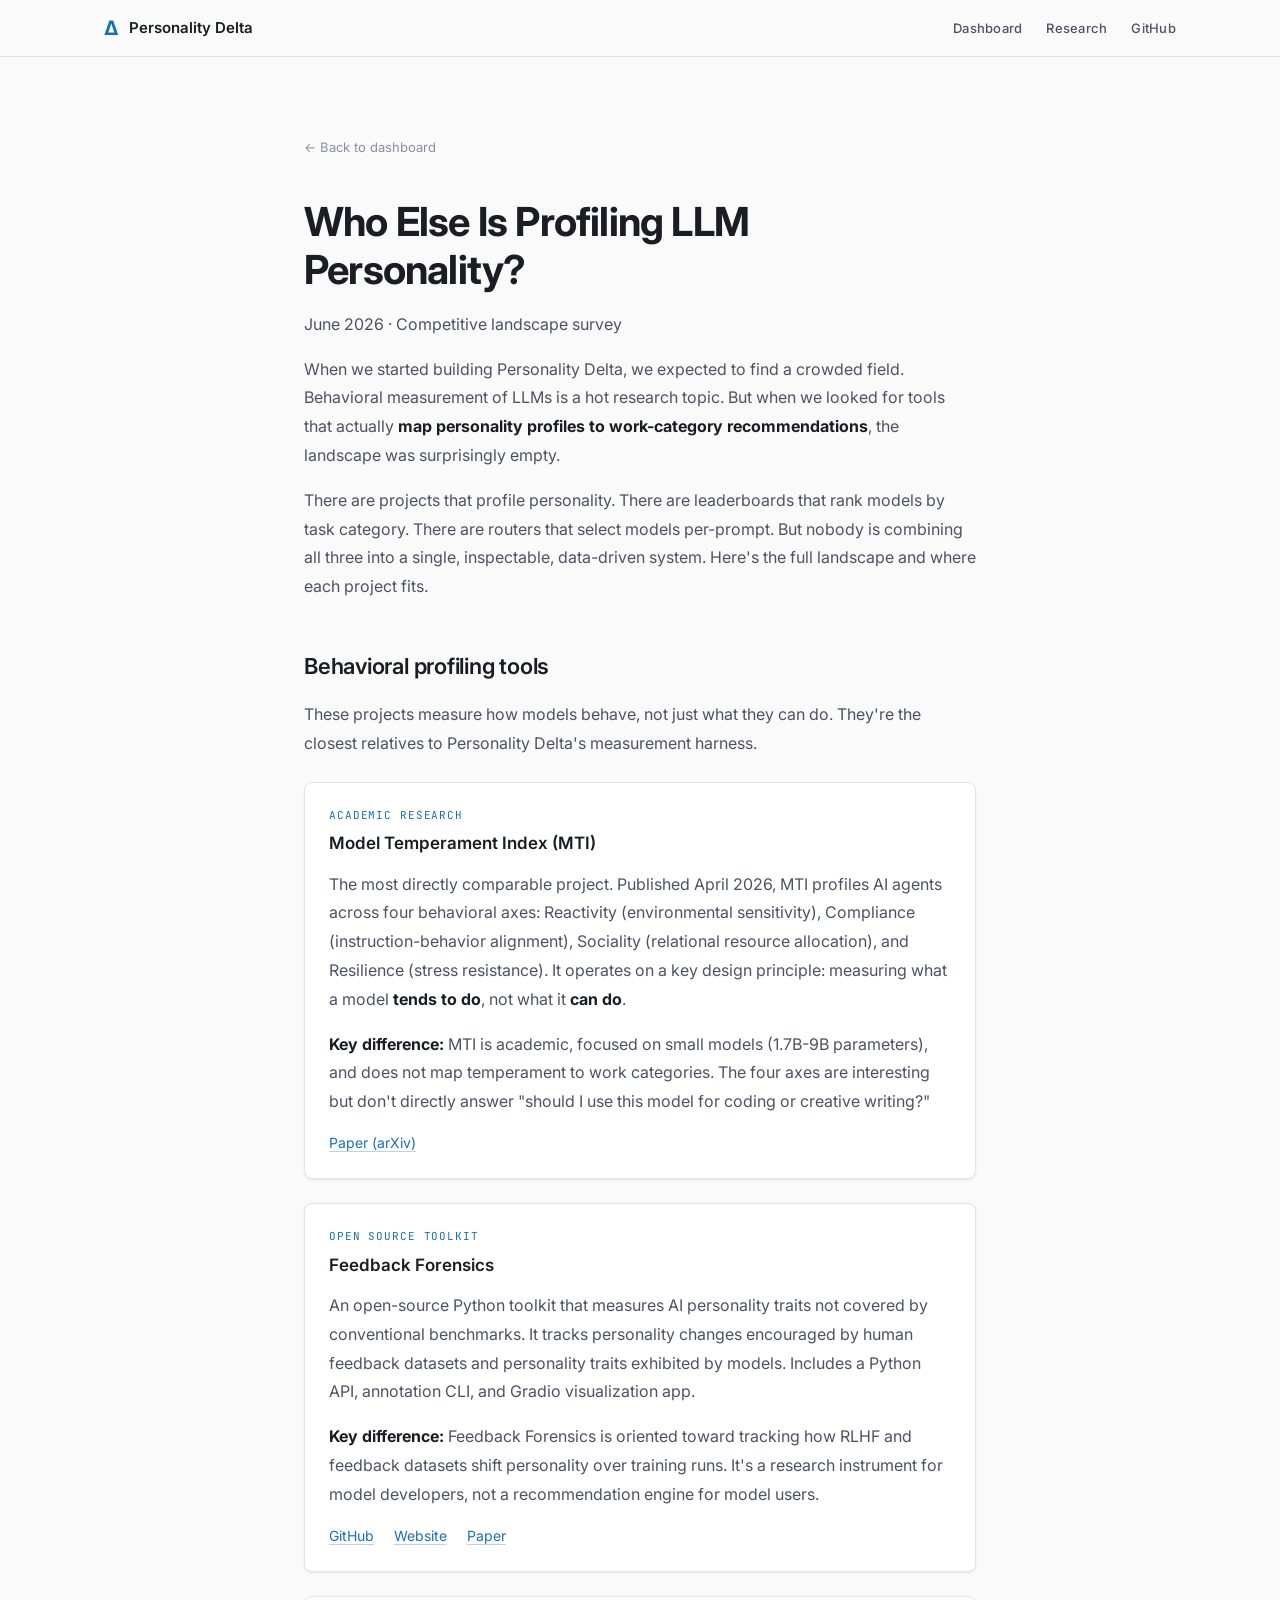
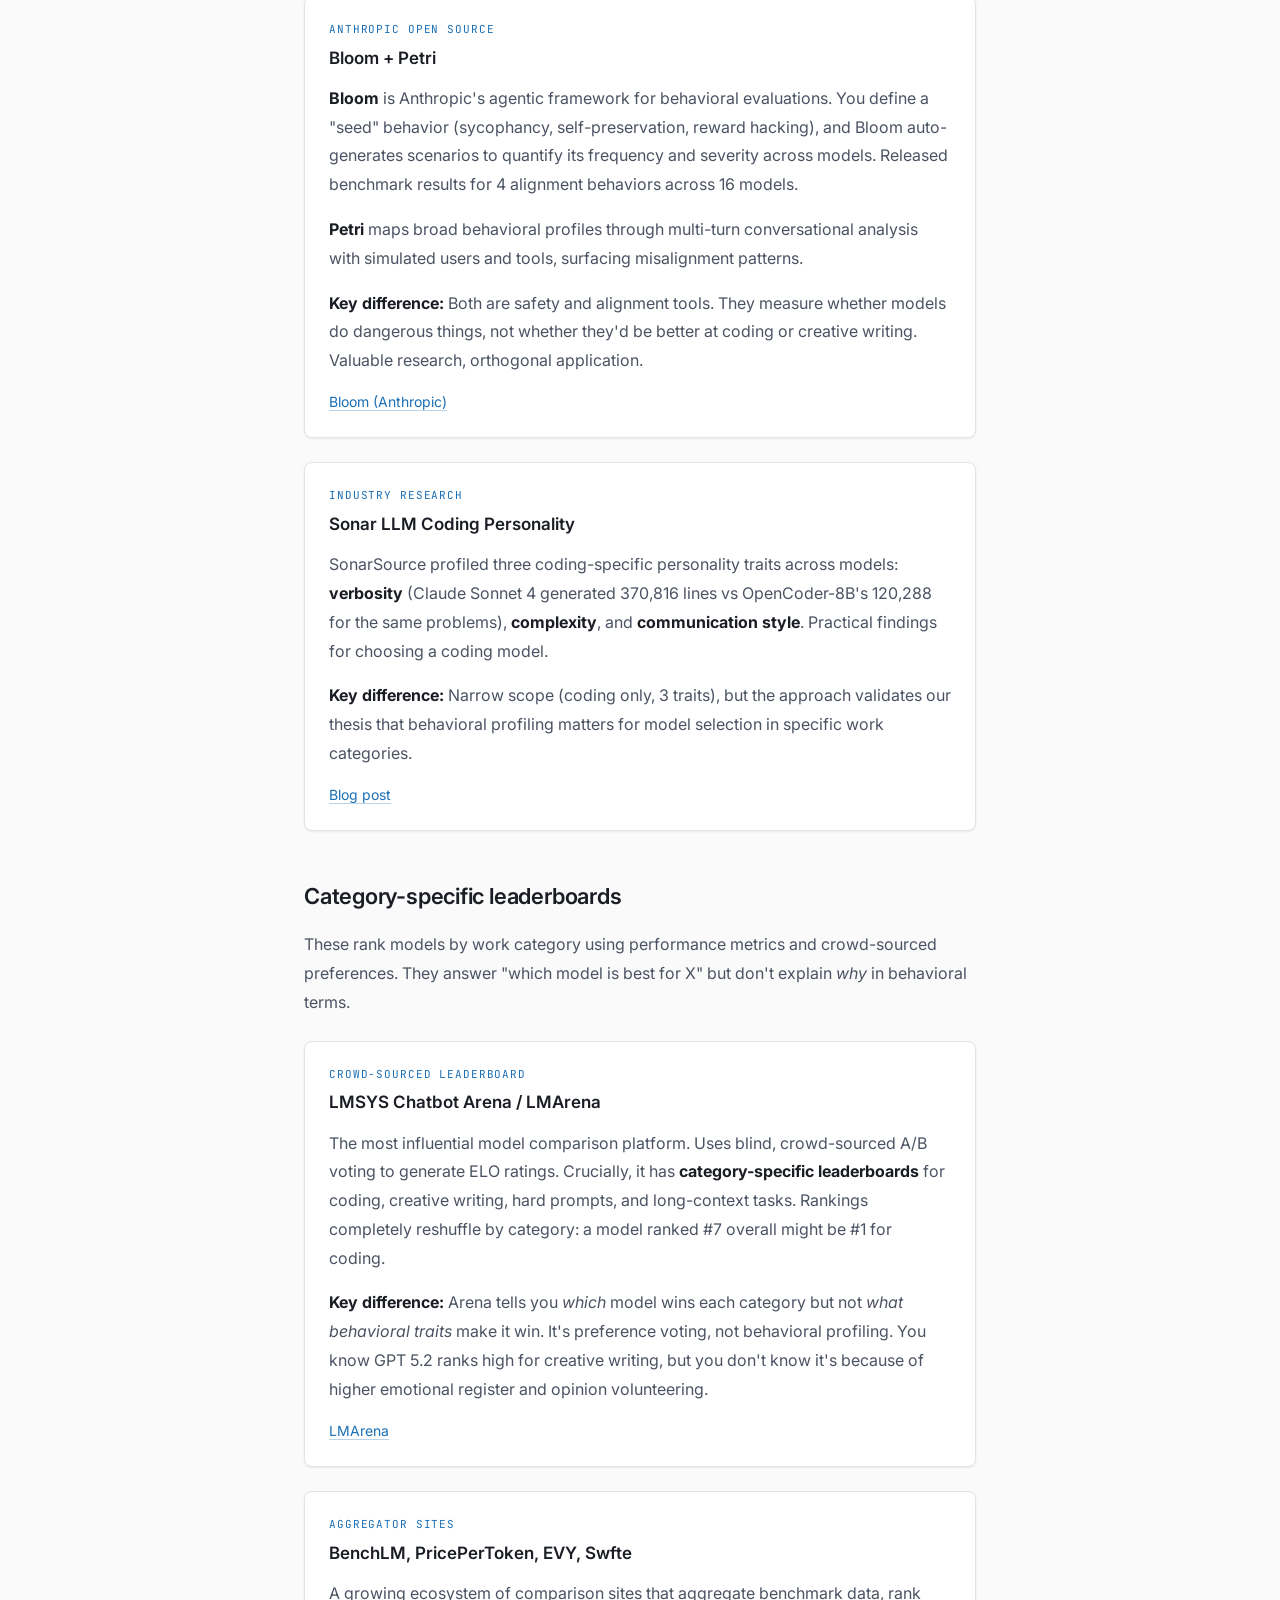
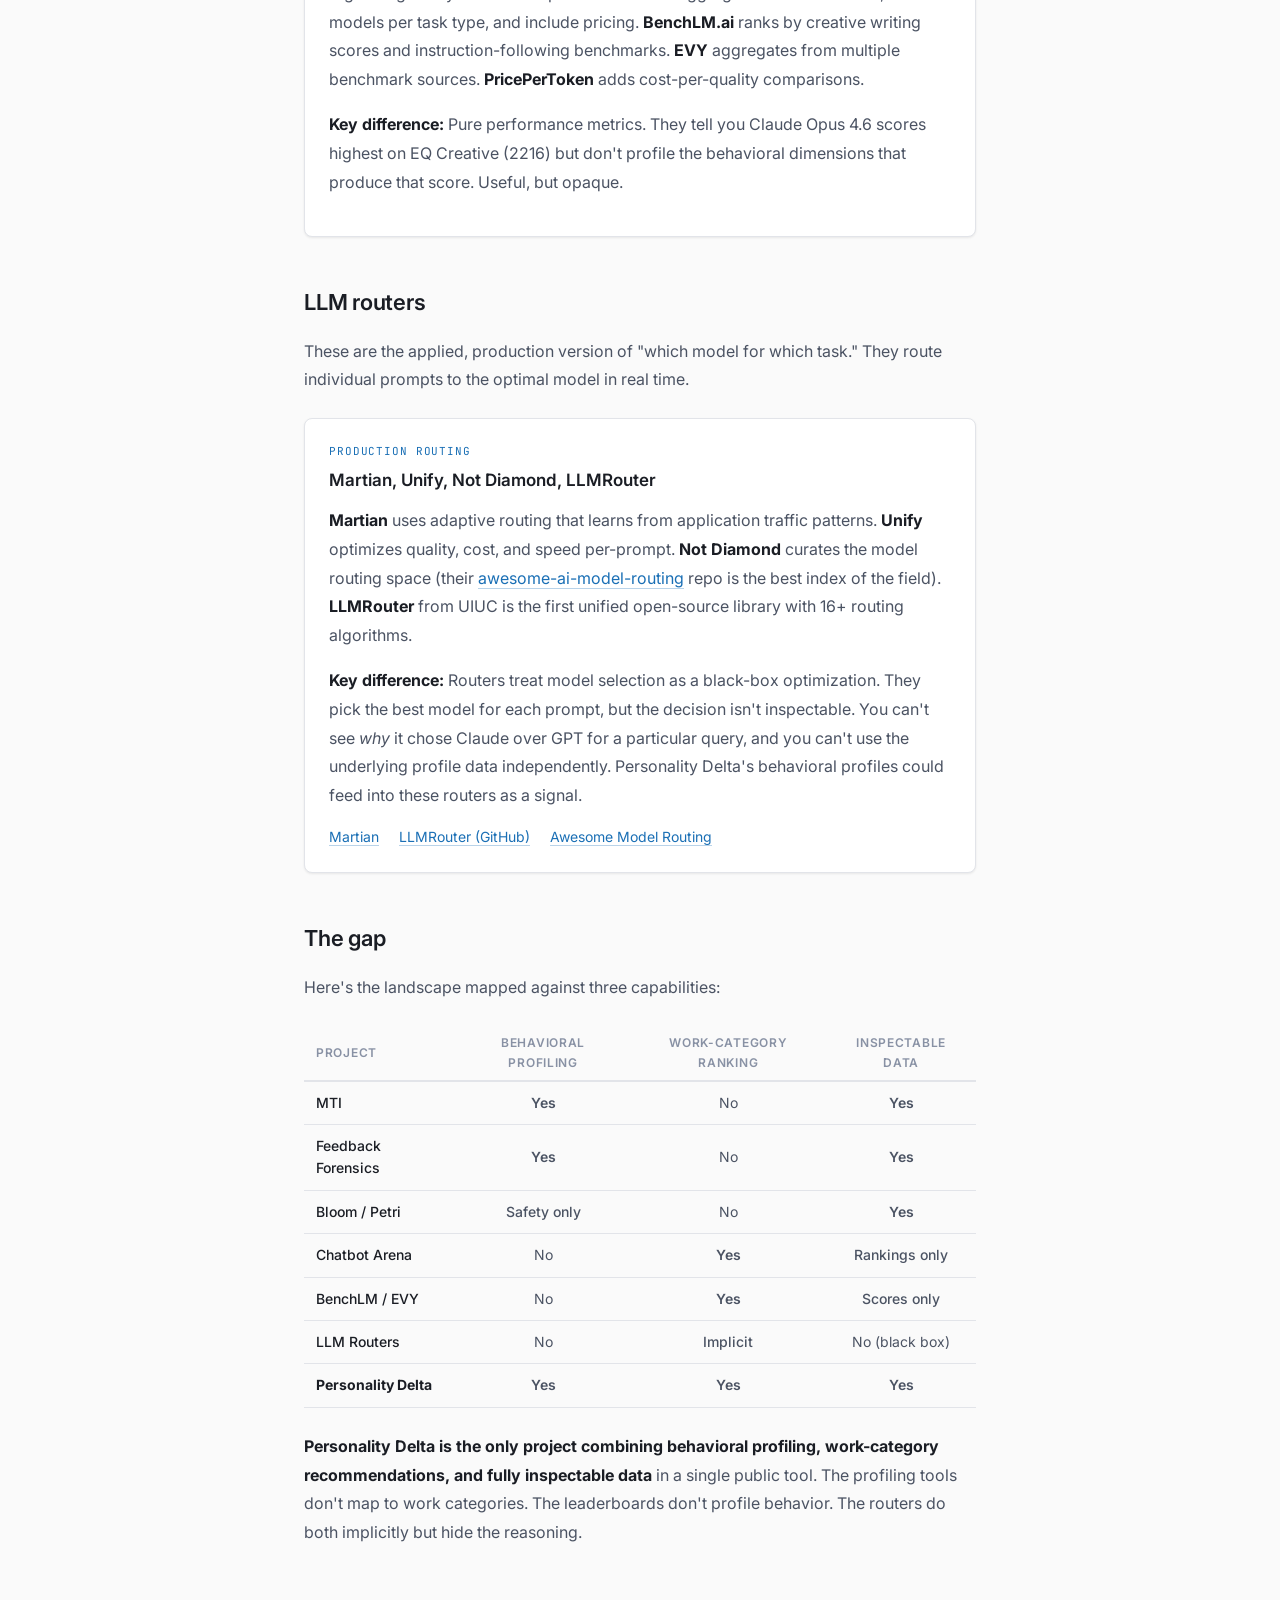
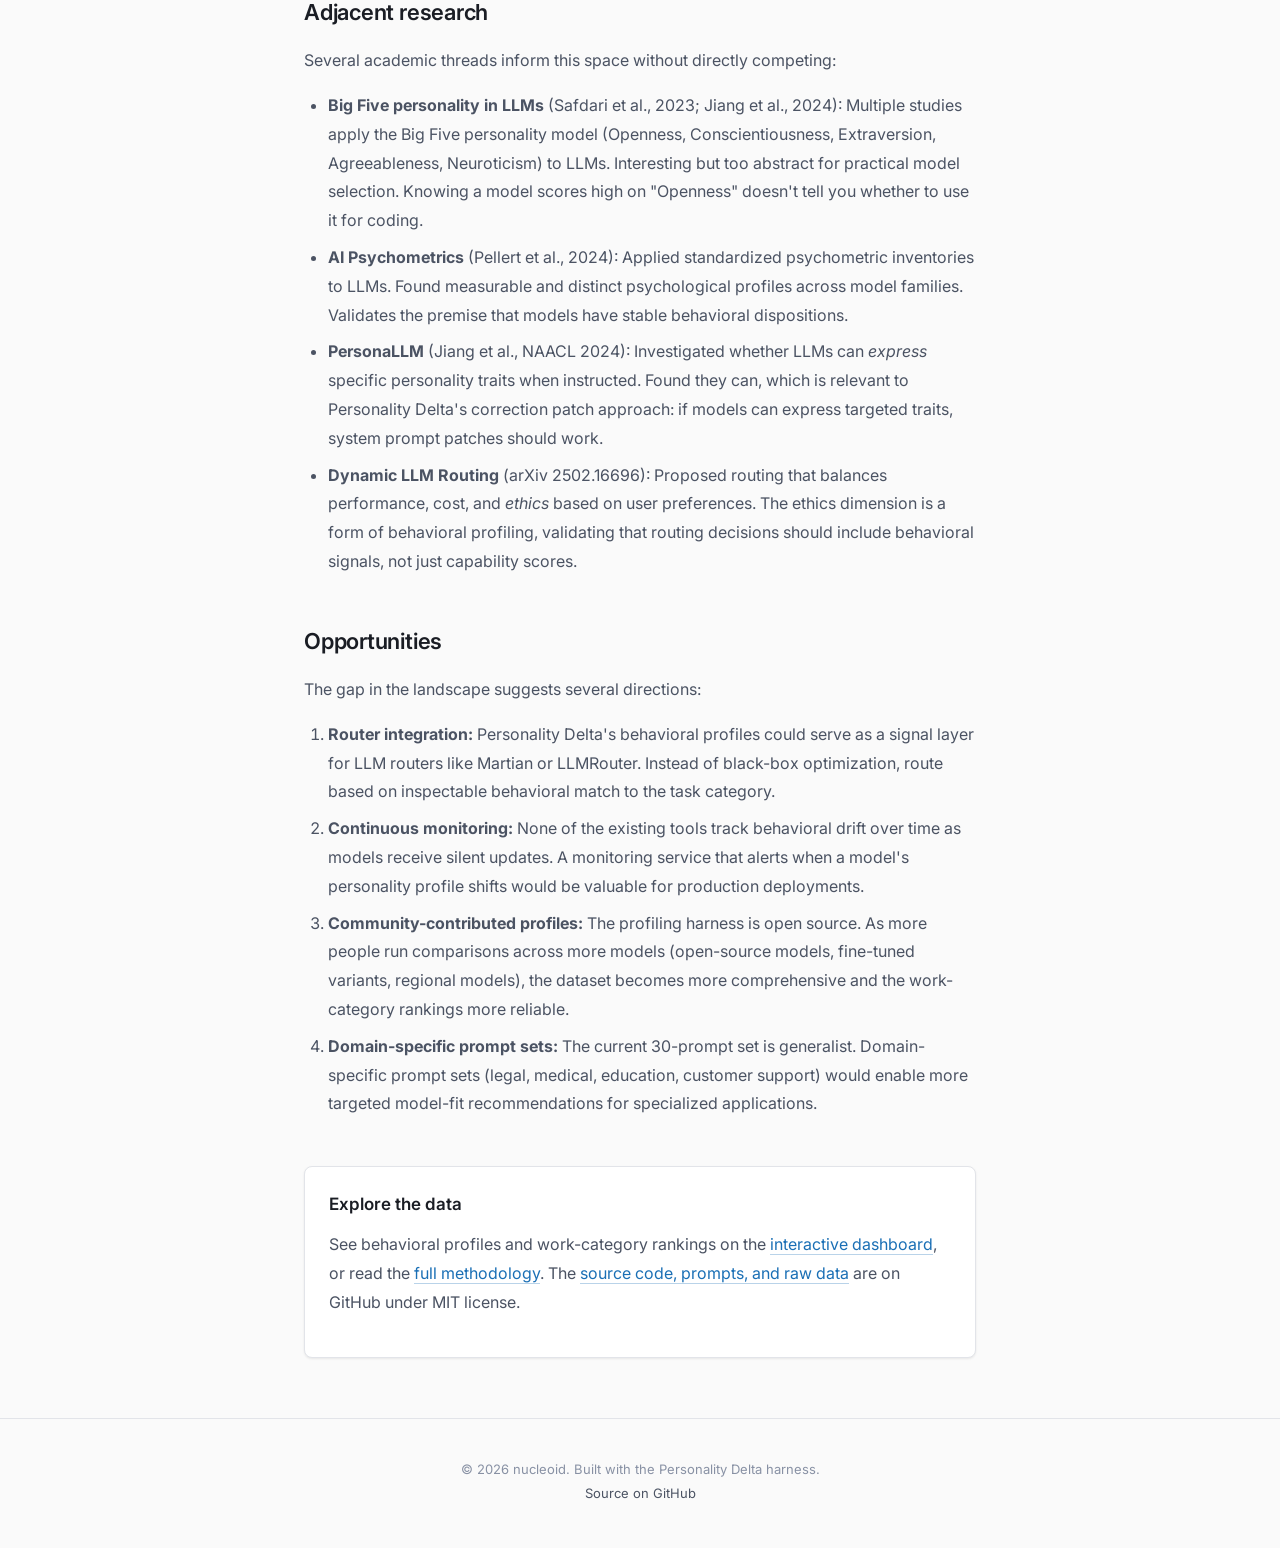
==== landscape.html @ 39489746 "Add competitive landscape article and nav links Survey of projects, tools, and research using person" ====
<!DOCTYPE html>
<html lang="en">
<head>
  <meta charset="UTF-8">
  <meta name="viewport" content="width=device-width, initial-scale=1.0">
  <title>Competitive Landscape: Who Else Is Profiling LLM Personality? - Personality Delta</title>
  <meta name="description" content="A survey of projects, tools, and research using personality or behavioral data to differentiate AI models for different categories of work.">
  <meta property="og:title" content="Competitive Landscape: Who Else Is Profiling LLM Personality?">
  <meta property="og:description" content="Nobody is combining behavioral profiling with work-category recommendations in a public, data-driven way. Here's what exists and where Personality Delta fits.">
  <meta property="og:type" content="article">
  <link rel="preconnect" href="https://fonts.googleapis.com">
  <link rel="preconnect" href="https://fonts.gstatic.com" crossorigin>
  <link href="https://fonts.googleapis.com/css2?family=Inter:wght@300;400;500;600;700&family=JetBrains+Mono:wght@400;500&display=swap" rel="stylesheet">
  <link rel="stylesheet" href="styles.css?v=2">
  <style>
    .article { max-width: 720px; margin: 0 auto; padding: 80px 24px 60px; }
    .article h1 { font-size: clamp(28px, 4vw, 40px); font-weight: 700; line-height: 1.2; letter-spacing: -0.02em; margin-bottom: 16px; }
    .article-meta { font-size: 14px; color: var(--text-muted); margin-bottom: 40px; }
    .article-meta a { color: var(--accent-cyan); text-decoration: none; }
    .article h2 { font-size: 22px; font-weight: 600; margin-top: 48px; margin-bottom: 16px; letter-spacing: -0.01em; }
    .article h3 { font-size: 17px; font-weight: 600; margin-top: 32px; margin-bottom: 12px; }
    .article p { font-size: 16px; color: var(--text-secondary); line-height: 1.8; margin-bottom: 16px; }
    .article p strong { color: var(--text-primary); }
    .article ul, .article ol { font-size: 16px; color: var(--text-secondary); line-height: 1.8; margin-bottom: 16px; padding-left: 24px; }
    .article li { margin-bottom: 8px; }
    .article blockquote { border-left: 3px solid var(--accent-cyan); padding: 12px 20px; margin: 24px 0; background: var(--bg-elevated); border-radius: 0 var(--radius) var(--radius) 0; }
    .article blockquote p { margin-bottom: 0; font-size: 15px; }
    .article a { color: var(--accent-cyan); text-decoration: none; border-bottom: 1px solid rgba(26, 111, 181, 0.3); transition: border-color 0.2s; }
    .article a:hover { border-color: var(--accent-cyan); }
    .article code { font-family: var(--font-mono); font-size: 14px; background: var(--bg-elevated); padding: 2px 6px; border-radius: 3px; color: var(--accent-cyan); }
    .article table { width: 100%; border-collapse: collapse; margin: 24px 0; font-size: 14px; }
    .article th { text-align: left; font-size: 12px; font-weight: 600; text-transform: uppercase; letter-spacing: 0.06em; color: var(--text-muted); padding: 8px 12px; border-bottom: 2px solid var(--border); }
    .article td { padding: 10px 12px; border-bottom: 1px solid var(--border); color: var(--text-secondary); }
    .article td:first-child { color: var(--text-primary); font-weight: 500; }
    .article-cta { background: var(--bg-card); border: 1px solid var(--border); border-radius: var(--radius-lg); padding: 24px; margin-top: 48px; box-shadow: var(--card-shadow); }
    .article-cta h3 { margin-top: 0; }
    .article-cta a { color: var(--accent-cyan); }
    .article-nav { display: flex; gap: 16px; margin-bottom: 40px; }
    .article-nav a { font-size: 13px; color: var(--text-muted); text-decoration: none; border-bottom: none; }
    .article-nav a:hover { color: var(--accent-cyan); }
    .landscape-card { background: var(--bg-card); border: 1px solid var(--border); border-radius: var(--radius-lg); padding: 24px; margin: 24px 0; box-shadow: var(--card-shadow); }
    .landscape-card h3 { margin-top: 0; }
    .landscape-card .card-tag { font-family: var(--font-mono); font-size: 11px; color: var(--accent-cyan); text-transform: uppercase; letter-spacing: 0.08em; margin-bottom: 6px; display: block; }
    .landscape-card .card-links { margin-top: 12px; font-size: 14px; }
    .landscape-card .card-links a { margin-right: 16px; }
    .gap-table td:nth-child(2), .gap-table td:nth-child(3), .gap-table td:nth-child(4) { text-align: center; }
    .gap-table th:nth-child(2), .gap-table th:nth-child(3), .gap-table th:nth-child(4) { text-align: center; }
    .yes { color: var(--accent-green); font-weight: 600; }
    .no { color: var(--text-muted); }
    .partial { color: var(--accent-amber); font-weight: 500; }
  </style>
</head>
<body>

  <header class="site-header">
    <div class="container">
      <div class="header-brand">
        <a href="/" style="text-decoration:none;color:inherit;display:flex;align-items:center;gap:10px">
          <span class="brand-sigil">&Delta;</span>
          <span class="brand-name">Personality Delta</span>
        </a>
      </div>
      <nav class="header-nav">
        <a href="/">Dashboard</a>
        <a href="/research.html">Research</a>
        <a href="https://github.com/nucleoid/personality-delta" target="_blank" rel="noopener">GitHub</a>
      </nav>
    </div>
  </header>

  <main class="article">

    <div class="article-nav">
      <a href="/">&larr; Back to dashboard</a>
    </div>

    <h1>Who Else Is Profiling LLM Personality?</h1>
    <p class="article-meta">June 2026 &middot; Competitive landscape survey</p>

    <p>When we started building Personality Delta, we expected to find a crowded field. Behavioral measurement of LLMs is a hot research topic. But when we looked for tools that actually <strong>map personality profiles to work-category recommendations</strong>, the landscape was surprisingly empty.</p>

    <p>There are projects that profile personality. There are leaderboards that rank models by task category. There are routers that select models per-prompt. But nobody is combining all three into a single, inspectable, data-driven system. Here's the full landscape and where each project fits.</p>

    <h2>Behavioral profiling tools</h2>

    <p>These projects measure how models behave, not just what they can do. They're the closest relatives to Personality Delta's measurement harness.</p>

    <div class="landscape-card">
      <span class="card-tag">Academic Research</span>
      <h3>Model Temperament Index (MTI)</h3>
      <p>The most directly comparable project. Published April 2026, MTI profiles AI agents across four behavioral axes: Reactivity (environmental sensitivity), Compliance (instruction-behavior alignment), Sociality (relational resource allocation), and Resilience (stress resistance). It operates on a key design principle: measuring what a model <strong>tends to do</strong>, not what it <strong>can do</strong>.</p>
      <p><strong>Key difference:</strong> MTI is academic, focused on small models (1.7B-9B parameters), and does not map temperament to work categories. The four axes are interesting but don't directly answer "should I use this model for coding or creative writing?"</p>
      <div class="card-links">
        <a href="https://arxiv.org/abs/2604.02145">Paper (arXiv)</a>
      </div>
    </div>

    <div class="landscape-card">
      <span class="card-tag">Open Source Toolkit</span>
      <h3>Feedback Forensics</h3>
      <p>An open-source Python toolkit that measures AI personality traits not covered by conventional benchmarks. It tracks personality changes encouraged by human feedback datasets and personality traits exhibited by models. Includes a Python API, annotation CLI, and Gradio visualization app.</p>
      <p><strong>Key difference:</strong> Feedback Forensics is oriented toward tracking how RLHF and feedback datasets shift personality over training runs. It's a research instrument for model developers, not a recommendation engine for model users.</p>
      <div class="card-links">
        <a href="https://github.com/rdnfn/feedback-forensics">GitHub</a>
        <a href="https://feedbackforensics.com/">Website</a>
        <a href="https://arxiv.org/abs/2509.26305">Paper</a>
      </div>
    </div>

    <div class="landscape-card">
      <span class="card-tag">Anthropic Open Source</span>
      <h3>Bloom + Petri</h3>
      <p><strong>Bloom</strong> is Anthropic's agentic framework for behavioral evaluations. You define a "seed" behavior (sycophancy, self-preservation, reward hacking), and Bloom auto-generates scenarios to quantify its frequency and severity across models. Released benchmark results for 4 alignment behaviors across 16 models.</p>
      <p><strong>Petri</strong> maps broad behavioral profiles through multi-turn conversational analysis with simulated users and tools, surfacing misalignment patterns.</p>
      <p><strong>Key difference:</strong> Both are safety and alignment tools. They measure whether models do dangerous things, not whether they'd be better at coding or creative writing. Valuable research, orthogonal application.</p>
      <div class="card-links">
        <a href="https://www.anthropic.com/research/bloom">Bloom (Anthropic)</a>
      </div>
    </div>

    <div class="landscape-card">
      <span class="card-tag">Industry Research</span>
      <h3>Sonar LLM Coding Personality</h3>
      <p>SonarSource profiled three coding-specific personality traits across models: <strong>verbosity</strong> (Claude Sonnet 4 generated 370,816 lines vs OpenCoder-8B's 120,288 for the same problems), <strong>complexity</strong>, and <strong>communication style</strong>. Practical findings for choosing a coding model.</p>
      <p><strong>Key difference:</strong> Narrow scope (coding only, 3 traits), but the approach validates our thesis that behavioral profiling matters for model selection in specific work categories.</p>
      <div class="card-links">
        <a href="https://www.sonarsource.com/blog/llm-coding-personality-traits/">Blog post</a>
      </div>
    </div>

    <h2>Category-specific leaderboards</h2>

    <p>These rank models by work category using performance metrics and crowd-sourced preferences. They answer "which model is best for X" but don't explain <em>why</em> in behavioral terms.</p>

    <div class="landscape-card">
      <span class="card-tag">Crowd-Sourced Leaderboard</span>
      <h3>LMSYS Chatbot Arena / LMArena</h3>
      <p>The most influential model comparison platform. Uses blind, crowd-sourced A/B voting to generate ELO ratings. Crucially, it has <strong>category-specific leaderboards</strong> for coding, creative writing, hard prompts, and long-context tasks. Rankings completely reshuffle by category: a model ranked #7 overall might be #1 for coding.</p>
      <p><strong>Key difference:</strong> Arena tells you <em>which</em> model wins each category but not <em>what behavioral traits</em> make it win. It's preference voting, not behavioral profiling. You know GPT 5.2 ranks high for creative writing, but you don't know it's because of higher emotional register and opinion volunteering.</p>
      <div class="card-links">
        <a href="https://lmarena.ai/">LMArena</a>
      </div>
    </div>

    <div class="landscape-card">
      <span class="card-tag">Aggregator Sites</span>
      <h3>BenchLM, PricePerToken, EVY, Swfte</h3>
      <p>A growing ecosystem of comparison sites that aggregate benchmark data, rank models per task type, and include pricing. <strong>BenchLM.ai</strong> ranks by creative writing scores and instruction-following benchmarks. <strong>EVY</strong> aggregates from multiple benchmark sources. <strong>PricePerToken</strong> adds cost-per-quality comparisons.</p>
      <p><strong>Key difference:</strong> Pure performance metrics. They tell you Claude Opus 4.6 scores highest on EQ Creative (2216) but don't profile the behavioral dimensions that produce that score. Useful, but opaque.</p>
    </div>

    <h2>LLM routers</h2>

    <p>These are the applied, production version of "which model for which task." They route individual prompts to the optimal model in real time.</p>

    <div class="landscape-card">
      <span class="card-tag">Production Routing</span>
      <h3>Martian, Unify, Not Diamond, LLMRouter</h3>
      <p><strong>Martian</strong> uses adaptive routing that learns from application traffic patterns. <strong>Unify</strong> optimizes quality, cost, and speed per-prompt. <strong>Not Diamond</strong> curates the model routing space (their <a href="https://github.com/Not-Diamond/awesome-ai-model-routing">awesome-ai-model-routing</a> repo is the best index of the field). <strong>LLMRouter</strong> from UIUC is the first unified open-source library with 16+ routing algorithms.</p>
      <p><strong>Key difference:</strong> Routers treat model selection as a black-box optimization. They pick the best model for each prompt, but the decision isn't inspectable. You can't see <em>why</em> it chose Claude over GPT for a particular query, and you can't use the underlying profile data independently. Personality Delta's behavioral profiles could feed into these routers as a signal.</p>
      <div class="card-links">
        <a href="https://route.withmartian.com/">Martian</a>
        <a href="https://github.com/ulab-uiuc/LLMRouter">LLMRouter (GitHub)</a>
        <a href="https://github.com/Not-Diamond/awesome-ai-model-routing">Awesome Model Routing</a>
      </div>
    </div>

    <h2>The gap</h2>

    <p>Here's the landscape mapped against three capabilities:</p>

    <table class="gap-table">
      <thead>
        <tr>
          <th>Project</th>
          <th>Behavioral Profiling</th>
          <th>Work-Category Ranking</th>
          <th>Inspectable Data</th>
        </tr>
      </thead>
      <tbody>
        <tr>
          <td>MTI</td>
          <td class="yes">Yes</td>
          <td class="no">No</td>
          <td class="yes">Yes</td>
        </tr>
        <tr>
          <td>Feedback Forensics</td>
          <td class="yes">Yes</td>
          <td class="no">No</td>
          <td class="yes">Yes</td>
        </tr>
        <tr>
          <td>Bloom / Petri</td>
          <td class="partial">Safety only</td>
          <td class="no">No</td>
          <td class="yes">Yes</td>
        </tr>
        <tr>
          <td>Chatbot Arena</td>
          <td class="no">No</td>
          <td class="yes">Yes</td>
          <td class="partial">Rankings only</td>
        </tr>
        <tr>
          <td>BenchLM / EVY</td>
          <td class="no">No</td>
          <td class="yes">Yes</td>
          <td class="partial">Scores only</td>
        </tr>
        <tr>
          <td>LLM Routers</td>
          <td class="no">No</td>
          <td class="partial">Implicit</td>
          <td class="no">No (black box)</td>
        </tr>
        <tr>
          <td><strong>Personality Delta</strong></td>
          <td class="yes">Yes</td>
          <td class="yes">Yes</td>
          <td class="yes">Yes</td>
        </tr>
      </tbody>
    </table>

    <p><strong>Personality Delta is the only project combining behavioral profiling, work-category recommendations, and fully inspectable data</strong> in a single public tool. The profiling tools don't map to work categories. The leaderboards don't profile behavior. The routers do both implicitly but hide the reasoning.</p>

    <h2>Adjacent research</h2>

    <p>Several academic threads inform this space without directly competing:</p>

    <ul>
      <li><strong>Big Five personality in LLMs</strong> (Safdari et al., 2023; Jiang et al., 2024): Multiple studies apply the Big Five personality model (Openness, Conscientiousness, Extraversion, Agreeableness, Neuroticism) to LLMs. Interesting but too abstract for practical model selection. Knowing a model scores high on "Openness" doesn't tell you whether to use it for coding.</li>
      <li><strong>AI Psychometrics</strong> (Pellert et al., 2024): Applied standardized psychometric inventories to LLMs. Found measurable and distinct psychological profiles across model families. Validates the premise that models have stable behavioral dispositions.</li>
      <li><strong>PersonaLLM</strong> (Jiang et al., NAACL 2024): Investigated whether LLMs can <em>express</em> specific personality traits when instructed. Found they can, which is relevant to Personality Delta's correction patch approach: if models can express targeted traits, system prompt patches should work.</li>
      <li><strong>Dynamic LLM Routing</strong> (arXiv 2502.16696): Proposed routing that balances performance, cost, and <em>ethics</em> based on user preferences. The ethics dimension is a form of behavioral profiling, validating that routing decisions should include behavioral signals, not just capability scores.</li>
    </ul>

    <h2>Opportunities</h2>

    <p>The gap in the landscape suggests several directions:</p>

    <ol>
      <li><strong>Router integration:</strong> Personality Delta's behavioral profiles could serve as a signal layer for LLM routers like Martian or LLMRouter. Instead of black-box optimization, route based on inspectable behavioral match to the task category.</li>
      <li><strong>Continuous monitoring:</strong> None of the existing tools track behavioral drift over time as models receive silent updates. A monitoring service that alerts when a model's personality profile shifts would be valuable for production deployments.</li>
      <li><strong>Community-contributed profiles:</strong> The profiling harness is open source. As more people run comparisons across more models (open-source models, fine-tuned variants, regional models), the dataset becomes more comprehensive and the work-category rankings more reliable.</li>
      <li><strong>Domain-specific prompt sets:</strong> The current 30-prompt set is generalist. Domain-specific prompt sets (legal, medical, education, customer support) would enable more targeted model-fit recommendations for specialized applications.</li>
    </ol>

    <div class="article-cta">
      <h3>Explore the data</h3>
      <p>See behavioral profiles and work-category rankings on the <a href="/">interactive dashboard</a>, or read the <a href="/research.html">full methodology</a>. The <a href="https://github.com/nucleoid/personality-delta">source code, prompts, and raw data</a> are on GitHub under MIT license.</p>
    </div>

  </main>

  <footer class="site-footer">
    <div class="container">
      <p>&copy; 2026 nucleoid. Built with the Personality Delta harness.</p>
      <p><a href="https://github.com/nucleoid/personality-delta">Source on GitHub</a></p>
    </div>
  </footer>

</body>
</html>
---- styles.css ----
:root {
  --bg-deep: #fafafa;
  --bg-surface: #ffffff;
  --bg-card: #ffffff;
  --bg-elevated: #f4f5f7;
  --border: #e2e4e9;
  --border-bright: #c8ccd4;

  --text-primary: #1a1d24;
  --text-secondary: #4b5363;
  --text-muted: #8891a4;

  --accent-cyan: #1a6fb5;
  --accent-cyan-dim: rgba(26, 111, 181, 0.07);
  --accent-cyan-glow: rgba(26, 111, 181, 0.15);
  --accent-green: #1a7d3f;
  --accent-amber: #b45309;
  --accent-red: #b91c1c;
  --accent-pink: #b5295a;
  --accent-purple: #6d28d9;

  --model-a: var(--accent-cyan);
  --model-b: var(--accent-pink);

  --font-body: 'Inter', -apple-system, sans-serif;
  --font-mono: 'JetBrains Mono', monospace;

  --radius: 6px;
  --radius-lg: 8px;

  --grain-opacity: 0;
  --grid-opacity: 0;
  --header-bg: rgba(250, 250, 250, 0.92);
  --radar-grid: rgba(0, 0, 0, 0.08);
  --radar-grid-mid: rgba(0, 0, 0, 0.15);
  --radar-axis: rgba(0, 0, 0, 0.12);
  --radar-label: #4b5363;
  --card-shadow: 0 1px 3px rgba(0, 0, 0, 0.05), 0 1px 2px rgba(0, 0, 0, 0.03);
}

*, *::before, *::after {
  box-sizing: border-box;
  margin: 0;
  padding: 0;
}

html {
  scroll-behavior: smooth;
  -webkit-font-smoothing: antialiased;
}

body {
  font-family: var(--font-body);
  background: var(--bg-deep);
  color: var(--text-primary);
  line-height: 1.6;
  overflow-x: hidden;
  position: relative;
}

.container {
  max-width: 1120px;
  margin: 0 auto;
  padding: 0 24px;
  position: relative;
  z-index: 1;
}

/* ---- HEADER ---- */

.site-header {
  position: sticky;
  top: 0;
  z-index: 100;
  background: var(--header-bg);
  backdrop-filter: blur(16px);
  border-bottom: 1px solid var(--border);
}

.site-header .container {
  display: flex;
  align-items: center;
  justify-content: space-between;
  height: 56px;
}

.header-brand {
  display: flex;
  align-items: center;
  gap: 10px;
  font-weight: 600;
  font-size: 15px;
}

.brand-sigil {
  font-size: 20px;
  color: var(--accent-cyan);
  font-weight: 700;
}

.header-nav {
  display: flex;
  gap: 24px;
}

.header-nav a {
  color: var(--text-secondary);
  text-decoration: none;
  font-size: 13px;
  font-weight: 500;
  letter-spacing: 0.02em;
  transition: color 0.2s;
}

.header-nav a:hover {
  color: var(--accent-cyan);
}

/* ---- HERO ---- */

.hero {
  padding: 100px 0 80px;
  position: relative;
}


.hero-content {
  max-width: 700px;
}

.hero-badge {
  display: inline-block;
  font-family: var(--font-mono);
  font-size: 11px;
  font-weight: 500;
  color: var(--text-muted);
  letter-spacing: 0.1em;
  text-transform: uppercase;
  margin-bottom: 16px;
}

.hero h1 {
  font-size: clamp(36px, 5vw, 56px);
  font-weight: 700;
  line-height: 1.1;
  letter-spacing: -0.03em;
  margin-bottom: 20px;
}

.hero-subtitle {
  font-size: 17px;
  color: var(--text-secondary);
  line-height: 1.7;
  max-width: 560px;
  margin-bottom: 40px;
}

.hero-stats {
  display: flex;
  gap: 40px;
}

.stat {
  display: flex;
  flex-direction: column;
}

.stat-value {
  font-family: var(--font-mono);
  font-size: 28px;
  font-weight: 600;
  color: var(--accent-cyan);
  line-height: 1;
}

.stat-label {
  font-size: 12px;
  color: var(--text-muted);
  text-transform: uppercase;
  letter-spacing: 0.08em;
  margin-top: 6px;
}

/* ---- MODEL FIT ---- */

.model-fit {
  padding: 80px 0;
}

.fit-grid {
  display: grid;
  grid-template-columns: repeat(auto-fit, minmax(min(320px, 100%), 1fr));
  gap: 16px;
  margin-bottom: 28px;
}

.fit-card {
  background: var(--bg-card);
  border: 1px solid var(--border);
  border-radius: var(--radius);
  padding: 24px;
  box-shadow: var(--card-shadow);
}

.fit-card h4 {
  font-size: 15px;
  font-weight: 600;
  margin-bottom: 6px;
}

.fit-profile {
  font-family: var(--font-mono);
  font-size: 11px;
  color: var(--accent-cyan);
  margin-bottom: 10px;
  line-height: 1.5;
}

.fit-desc {
  font-size: 13px;
  color: var(--text-secondary);
  line-height: 1.7;
  margin-bottom: 14px;
}

.fit-ranking {
  list-style: none;
  padding: 0;
  margin: 0;
  border-top: 1px solid var(--border);
  padding-top: 12px;
}

.fit-ranking li {
  display: flex;
  align-items: center;
  gap: 8px;
  padding: 5px 0;
  font-size: 13px;
  border-radius: 4px;
  transition: background 0.15s;
}

.fit-ranking .rank-link:hover {
  background: var(--bg-elevated);
}

.rank-pos {
  font-family: var(--font-mono);
  font-size: 11px;
  font-weight: 600;
  color: var(--text-muted);
  width: 20px;
  text-align: right;
  flex-shrink: 0;
}

.fit-ranking li:first-child .rank-pos {
  color: var(--accent-cyan);
}

.rank-name {
  flex: 1;
  font-weight: 500;
}

.rank-link .rank-name {
  color: var(--accent-cyan);
  text-decoration: underline;
  text-decoration-color: rgba(26, 111, 181, 0.3);
  text-underline-offset: 2px;
}

.rank-ref .rank-name {
  color: var(--text-primary);
}

.rank-score {
  font-family: var(--font-mono);
  font-size: 11px;
  color: var(--text-muted);
}

.fit-insight {
  background: var(--bg-elevated);
  border-radius: var(--radius);
  padding: 20px 24px;
  border-left: 3px solid var(--accent-cyan);
}

.fit-insight p {
  font-size: 14px;
  color: var(--text-secondary);
  line-height: 1.7;
}

/* ---- WHY / USES ---- */

.why {
  padding: 80px 0;
}

.why-primary {
  margin-bottom: 48px;
}

.why-lead {
  font-size: 17px;
  color: var(--text-secondary);
  line-height: 1.8;
  max-width: 720px;
  margin-bottom: 16px;
}

.why-lead a {
  color: var(--accent-cyan);
  text-decoration: none;
  border-bottom: 1px solid rgba(0, 212, 255, 0.3);
  transition: border-color 0.2s;
}

.why-lead a:hover {
  border-color: var(--accent-cyan);
}

.why-body {
  font-size: 15px;
  color: var(--text-secondary);
  line-height: 1.7;
  max-width: 720px;
}

.uses-heading {
  font-size: 20px;
  font-weight: 600;
  margin-bottom: 20px;
  color: var(--text-primary);
}

.uses-grid {
  display: grid;
  grid-template-columns: repeat(auto-fit, minmax(320px, 1fr));
  gap: 16px;
}

.uses-heading {
  grid-column: 1 / -1;
}

.use-card {
  background: var(--bg-card);
  border: 1px solid var(--border);
  border-radius: var(--radius);
  padding: 24px;
  transition: border-color 0.2s;
}

.use-card:hover {
  border-color: var(--border-bright);
}

.use-number {
  font-family: var(--font-mono);
  font-size: 12px;
  font-weight: 600;
  color: var(--accent-cyan);
  opacity: 0.5;
  margin-bottom: 10px;
}

.use-card h4 {
  font-size: 15px;
  font-weight: 600;
  margin-bottom: 8px;
  color: var(--text-primary);
}

.use-card p {
  font-size: 13px;
  color: var(--text-secondary);
  line-height: 1.7;
}

/* ---- REFERENCE PROFILE ---- */

.reference {
  padding: 40px 0 80px;
}

.ref-card {
  background: var(--bg-card);
  box-shadow: var(--card-shadow);
  border: 1px solid var(--border);
  border-radius: var(--radius-lg);
  padding: 36px;
}

.ref-header {
  margin-bottom: 12px;
}

.ref-tag {
  font-family: var(--font-mono);
  font-size: 11px;
  color: var(--accent-cyan);
  text-transform: uppercase;
  letter-spacing: 0.1em;
}

.ref-header h2 {
  font-size: 24px;
  font-weight: 600;
  margin-top: 4px;
}

.ref-card > p {
  color: var(--text-secondary);
  font-size: 15px;
  max-width: 600px;
  margin-bottom: 28px;
}

.ref-profile {
  display: grid;
  grid-template-columns: repeat(auto-fill, minmax(260px, 1fr));
  gap: 14px;
}

.profile-dim {
  display: flex;
  align-items: center;
  gap: 12px;
}

.dim-name {
  font-size: 13px;
  color: var(--text-secondary);
  width: 160px;
  flex-shrink: 0;
}

.dim-bar {
  flex: 1;
  height: 6px;
  background: var(--bg-elevated);
  border-radius: 3px;
  overflow: hidden;
}

.dim-fill {
  height: 100%;
  border-radius: 3px;
  background: var(--accent-cyan);
  transition: width 0.8s cubic-bezier(0.22, 1, 0.36, 1);
  width: 0;
}

.dim-fill.low-is-good {
  background: var(--accent-green);
}

.dim-score {
  font-family: var(--font-mono);
  font-size: 12px;
  color: var(--text-muted);
  width: 32px;
  text-align: right;
  flex-shrink: 0;
}

/* ---- SECTION TITLES ---- */

.section-title {
  font-size: 28px;
  font-weight: 700;
  letter-spacing: -0.02em;
  margin-bottom: 12px;
}

.section-desc {
  color: var(--text-secondary);
  font-size: 15px;
  max-width: 640px;
  margin-bottom: 36px;
}

/* ---- FINDINGS ---- */

.findings {
  padding: 80px 0;
}

.findings-grid {
  display: grid;
  grid-template-columns: repeat(auto-fit, minmax(300px, 1fr));
  gap: 20px;
}

.finding-card {
  background: var(--bg-card);
  border: 1px solid var(--border);
  border-radius: var(--radius-lg);
  padding: 28px;
  box-shadow: var(--card-shadow);
}

.finding-card.finding-highlight {
  border-left: 3px solid var(--accent-amber);
}

.finding-icon {
  width: 36px;
  height: 36px;
  display: flex;
  align-items: center;
  justify-content: center;
  border-radius: 8px;
  background: var(--bg-elevated);
  border: 1px solid var(--border);
  font-family: var(--font-mono);
  font-weight: 700;
  font-size: 16px;
  color: var(--accent-cyan);
  margin-bottom: 16px;
}

.finding-highlight .finding-icon {
  color: var(--accent-amber);
  border-color: rgba(245, 158, 11, 0.3);
  background: rgba(245, 158, 11, 0.1);
}

.finding-card h3 {
  font-size: 16px;
  font-weight: 600;
  margin-bottom: 10px;
  line-height: 1.4;
}

.finding-card p {
  font-size: 14px;
  color: var(--text-secondary);
  line-height: 1.7;
}

/* ---- COMPARISONS ---- */

.comparisons {
  padding: 80px 0;
}

.comparison-tabs {
  display: flex;
  gap: 8px;
  margin-bottom: 28px;
  flex-wrap: wrap;
}

.tab {
  display: flex;
  flex-direction: column;
  align-items: flex-start;
  gap: 4px;
  padding: 14px 20px;
  background: var(--bg-card);
  border: 1px solid var(--border);
  border-radius: var(--radius);
  cursor: pointer;
  transition: all 0.2s;
  font-family: var(--font-body);
  color: var(--text-primary);
  flex: 1;
  min-width: 160px;
}

.tab:hover {
  border-color: var(--border-bright);
  background: var(--bg-elevated);
}

.tab.active {
  border-color: var(--accent-cyan);
  background: var(--accent-cyan-dim);
}

.tab-model {
  font-size: 15px;
  font-weight: 600;
}

.tab-verdict {
  font-family: var(--font-mono);
  font-size: 11px;
  letter-spacing: 0.02em;
}

.verdict-ok { color: var(--accent-green); }
.verdict-warn { color: var(--accent-amber); }
.verdict-bad { color: var(--accent-red); }

.comparison-panel {
  background: var(--bg-card);
  border: 1px solid var(--border);
  border-radius: var(--radius-lg);
  padding: 36px;
}

.panel-grid {
  display: grid;
  grid-template-columns: 1fr 1fr;
  gap: 40px;
  align-items: start;
}

.radar-container {
  display: flex;
  flex-direction: column;
  align-items: center;
  gap: 20px;
}

#radarChart {
  max-width: 100%;
  height: auto;
}

.radar-legend {
  display: flex;
  gap: 24px;
  font-size: 13px;
  color: var(--text-secondary);
}

.legend-dot {
  display: inline-block;
  width: 10px;
  height: 10px;
  border-radius: 50%;
  margin-right: 6px;
  vertical-align: middle;
}

.legend-dot.a { background: var(--accent-cyan); }
.legend-dot.b { background: var(--accent-pink); }

/* ---- DELTA TABLE ---- */

.delta-table {
  width: 100%;
  border-collapse: collapse;
  font-size: 14px;
}

.delta-table th {
  text-align: left;
  font-size: 11px;
  font-weight: 600;
  text-transform: uppercase;
  letter-spacing: 0.08em;
  color: var(--text-muted);
  padding: 8px 12px;
  border-bottom: 1px solid var(--border);
}

.delta-table td {
  padding: 10px 12px;
  border-bottom: 1px solid rgba(30, 45, 74, 0.5);
  vertical-align: middle;
}

.delta-table tr:last-child td {
  border-bottom: none;
}

.delta-table .dim-cell {
  font-weight: 500;
}

.delta-table .score-cell {
  font-family: var(--font-mono);
  font-size: 13px;
  text-align: center;
  width: 52px;
}

.delta-table .delta-cell {
  font-family: var(--font-mono);
  font-size: 13px;
  font-weight: 600;
  text-align: center;
  width: 80px;
  border-radius: 4px;
}

.delta-ok { color: var(--accent-green); }
.delta-moderate { color: var(--accent-amber); }
.delta-significant { color: var(--accent-red); background: rgba(239, 68, 68, 0.1); }

/* ---- DRILLDOWN ---- */

.drilldown {
  margin-top: 36px;
  padding-top: 36px;
  border-top: 1px solid var(--border);
}

.drilldown-title {
  font-size: 18px;
  font-weight: 600;
  margin-bottom: 16px;
}

.drilldown-controls {
  margin-bottom: 20px;
}

.dim-select {
  appearance: none;
  font-family: var(--font-body);
  font-size: 14px;
  font-weight: 500;
  color: var(--text-primary);
  background: var(--bg-elevated);
  border: 1px solid var(--border);
  border-radius: var(--radius);
  padding: 8px 36px 8px 14px;
  cursor: pointer;
  background-image: url("data:image/svg+xml,%3Csvg xmlns='http://www.w3.org/2000/svg' width='12' height='12' viewBox='0 0 12 12'%3E%3Cpath d='M3 5l3 3 3-3' fill='none' stroke='%238899b4' stroke-width='1.5'/%3E%3C/svg%3E");
  background-repeat: no-repeat;
  background-position: right 12px center;
}

.dim-select:focus {
  outline: none;
  border-color: var(--accent-cyan);
}

.drilldown-context {
  font-family: var(--font-mono);
  font-size: 11px;
  color: var(--text-muted);
  letter-spacing: 0.03em;
  margin-bottom: 12px;
  padding: 8px 12px;
  background: var(--bg-elevated);
  border-radius: var(--radius);
  display: inline-block;
}

.prompt-grid {
  display: grid;
  grid-template-columns: repeat(auto-fill, minmax(180px, 1fr));
  gap: 8px;
}

.prompt-cell {
  display: flex;
  flex-direction: column;
  gap: 4px;
  padding: 10px 12px;
  background: var(--bg-surface);
  border: 1px solid var(--border);
  border-radius: 6px;
  font-size: 12px;
  transition: border-color 0.2s;
}

.prompt-cell:hover {
  border-color: var(--border-bright);
}

.prompt-id {
  font-family: var(--font-mono);
  font-size: 11px;
  color: var(--text-muted);
}

.prompt-scores {
  display: flex;
  gap: 8px;
  align-items: center;
  font-family: var(--font-mono);
  font-size: 13px;
}

.prompt-a { color: var(--accent-cyan); }
.prompt-b { color: var(--accent-pink); }
.prompt-arrow { color: var(--text-muted); font-size: 10px; }

.prompt-delta {
  font-weight: 600;
  margin-left: auto;
}

.prompt-cell.sig .prompt-delta { color: var(--accent-red); }
.prompt-cell.mod .prompt-delta { color: var(--accent-amber); }
.prompt-cell.ok .prompt-delta { color: var(--accent-green); }
.prompt-cell.na { opacity: 0.4; }

/* ---- PATCH ---- */

.patch {
  padding: 80px 0;
}

.patch-card {
  background: var(--bg-card);
  border: 1px solid var(--border);
  border-radius: var(--radius-lg);
  overflow: hidden;
}

.patch-header {
  display: flex;
  align-items: center;
  justify-content: space-between;
  padding: 16px 24px;
  background: var(--bg-elevated);
  border-bottom: 1px solid var(--border);
}

.patch-tag {
  font-family: var(--font-mono);
  font-size: 12px;
  font-weight: 600;
  color: var(--accent-cyan);
}

.patch-target {
  font-size: 13px;
  color: var(--text-muted);
}

.patch-code {
  padding: 24px;
  font-family: var(--font-mono);
  font-size: 13px;
  line-height: 1.8;
  color: var(--text-secondary);
  overflow-x: auto;
  white-space: pre-wrap;
  word-break: break-word;
}

.patch-dim {
  color: var(--accent-amber);
  font-weight: 500;
}

/* ---- METHODOLOGY ---- */

.methodology {
  padding: 80px 0;
}

.method-grid {
  display: grid;
  grid-template-columns: repeat(auto-fit, minmax(240px, 1fr));
  gap: 16px;
}

.method-card {
  background: var(--bg-card);
  border: 1px solid var(--border);
  border-radius: var(--radius);
  padding: 24px;
}

.method-card h4 {
  font-size: 14px;
  font-weight: 600;
  margin-bottom: 8px;
  color: var(--text-primary);
}

.method-card p {
  font-size: 13px;
  color: var(--text-secondary);
  line-height: 1.7;
}

.method-card code {
  font-family: var(--font-mono);
  font-size: 12px;
  background: var(--bg-elevated);
  padding: 2px 6px;
  border-radius: 3px;
  color: var(--accent-cyan);
}

/* ---- FOOTER ---- */

.site-footer {
  padding: 40px 0;
  border-top: 1px solid var(--border);
  text-align: center;
}

.site-footer p {
  font-size: 13px;
  color: var(--text-muted);
  margin-bottom: 4px;
}

.site-footer a {
  color: var(--text-secondary);
  text-decoration: none;
  transition: color 0.2s;
}

.site-footer a:hover {
  color: var(--accent-cyan);
}

/* ---- RESPONSIVE ---- */

@media (max-width: 768px) {
  .header-nav {
    gap: 16px;
  }

  .hero {
    padding: 60px 0 50px;
  }

  .hero-stats {
    flex-wrap: wrap;
    gap: 24px;
  }

  .panel-grid {
    grid-template-columns: 1fr;
  }

  .radar-container {
    order: -1;
  }

  #radarChart {
    width: 320px;
    height: 320px;
  }

  .comparison-tabs {
    flex-direction: column;
  }

  .tab {
    min-width: unset;
  }

  .ref-profile {
    grid-template-columns: 1fr;
  }

  .prompt-grid {
    grid-template-columns: repeat(auto-fill, minmax(150px, 1fr));
  }

  .patch-header {
    flex-direction: column;
    gap: 4px;
    align-items: flex-start;
  }
}

@media (max-width: 480px) {
  .header-nav a:not(:first-child):not(:last-child) {
    display: none;
  }

  .findings-grid {
    grid-template-columns: 1fr;
  }

  .method-grid {
    grid-template-columns: 1fr;
  }
}

/* ---- ANIMATIONS ---- */

@keyframes fadeUp {
  from { opacity: 0; transform: translateY(20px); }
  to { opacity: 1; transform: translateY(0); }
}

.hero-content,
.ref-card,
.finding-card,
.comparison-panel,
.patch-card,
.method-card {
  animation: fadeUp 0.6s cubic-bezier(0.22, 1, 0.36, 1) both;
}

.finding-card:nth-child(2) { animation-delay: 0.1s; }
.finding-card:nth-child(3) { animation-delay: 0.2s; }
.method-card:nth-child(2) { animation-delay: 0.05s; }
.method-card:nth-child(3) { animation-delay: 0.1s; }
.method-card:nth-child(4) { animation-delay: 0.15s; }
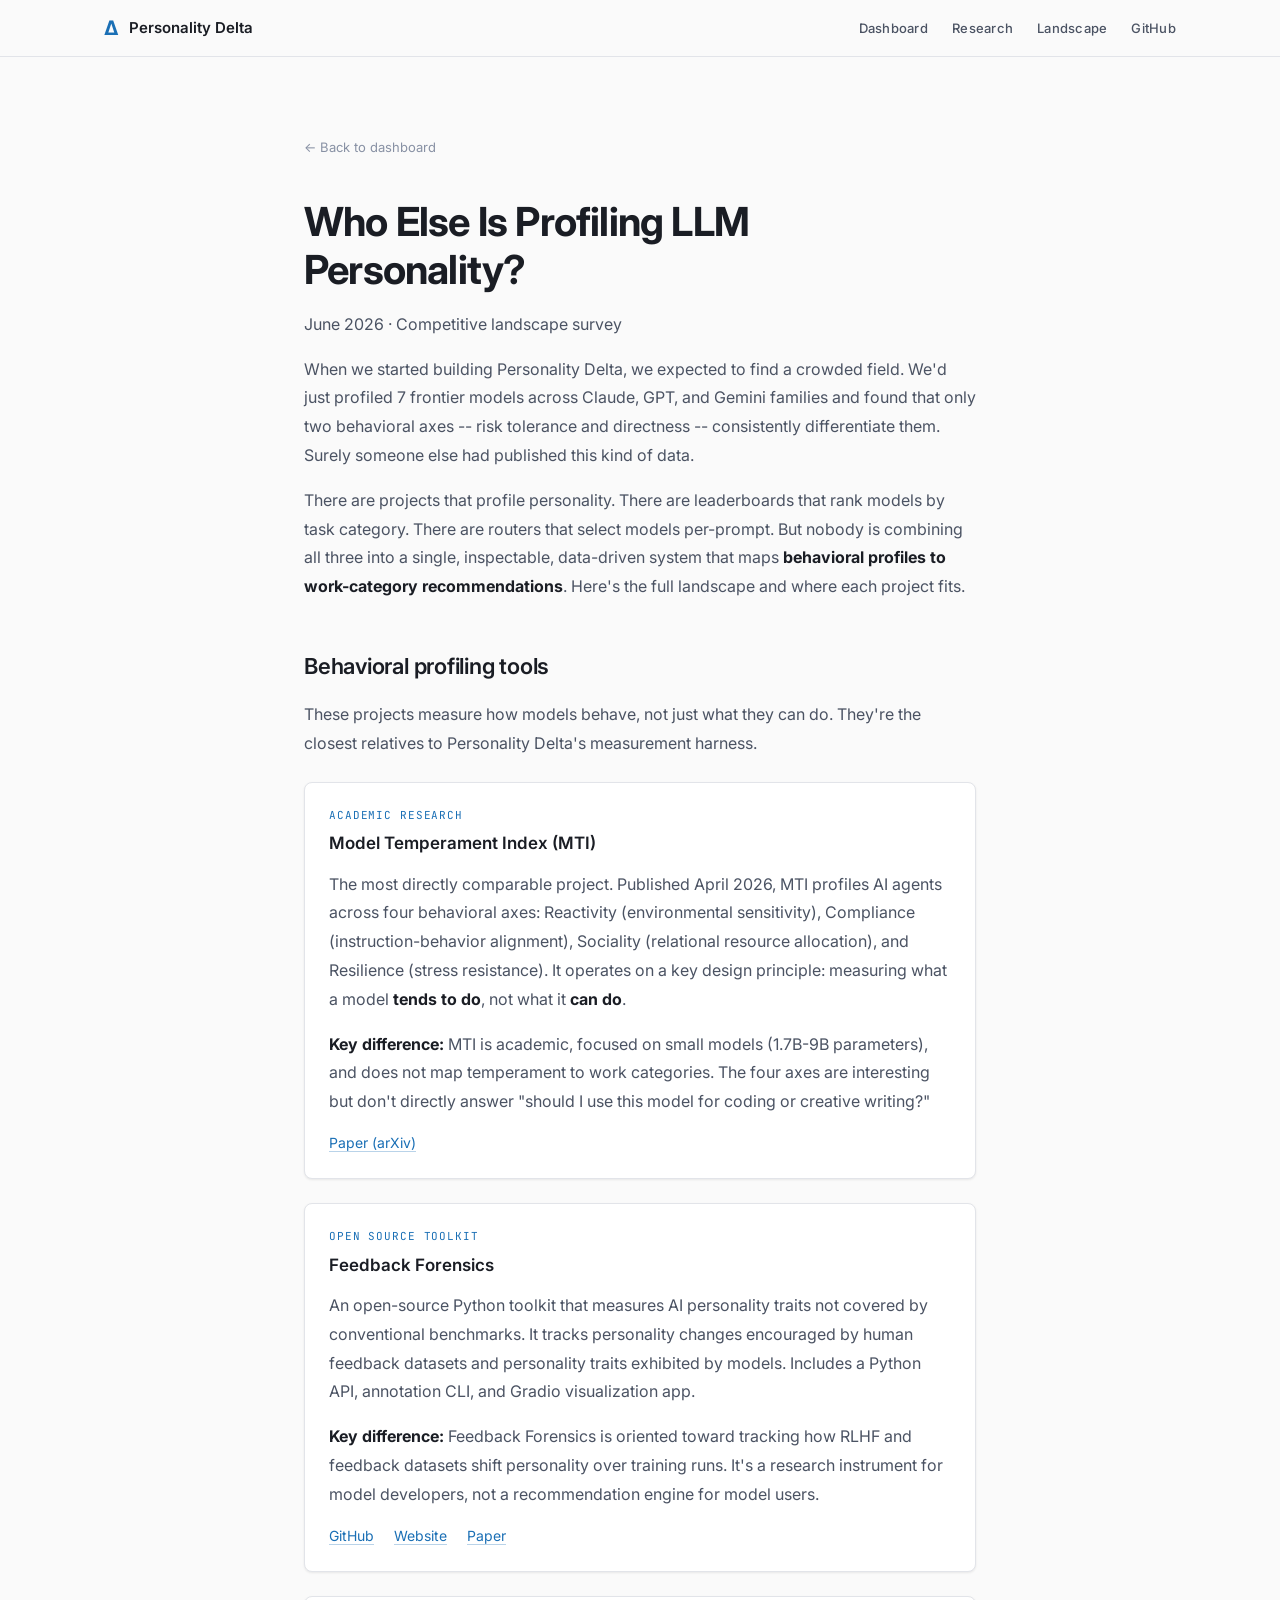
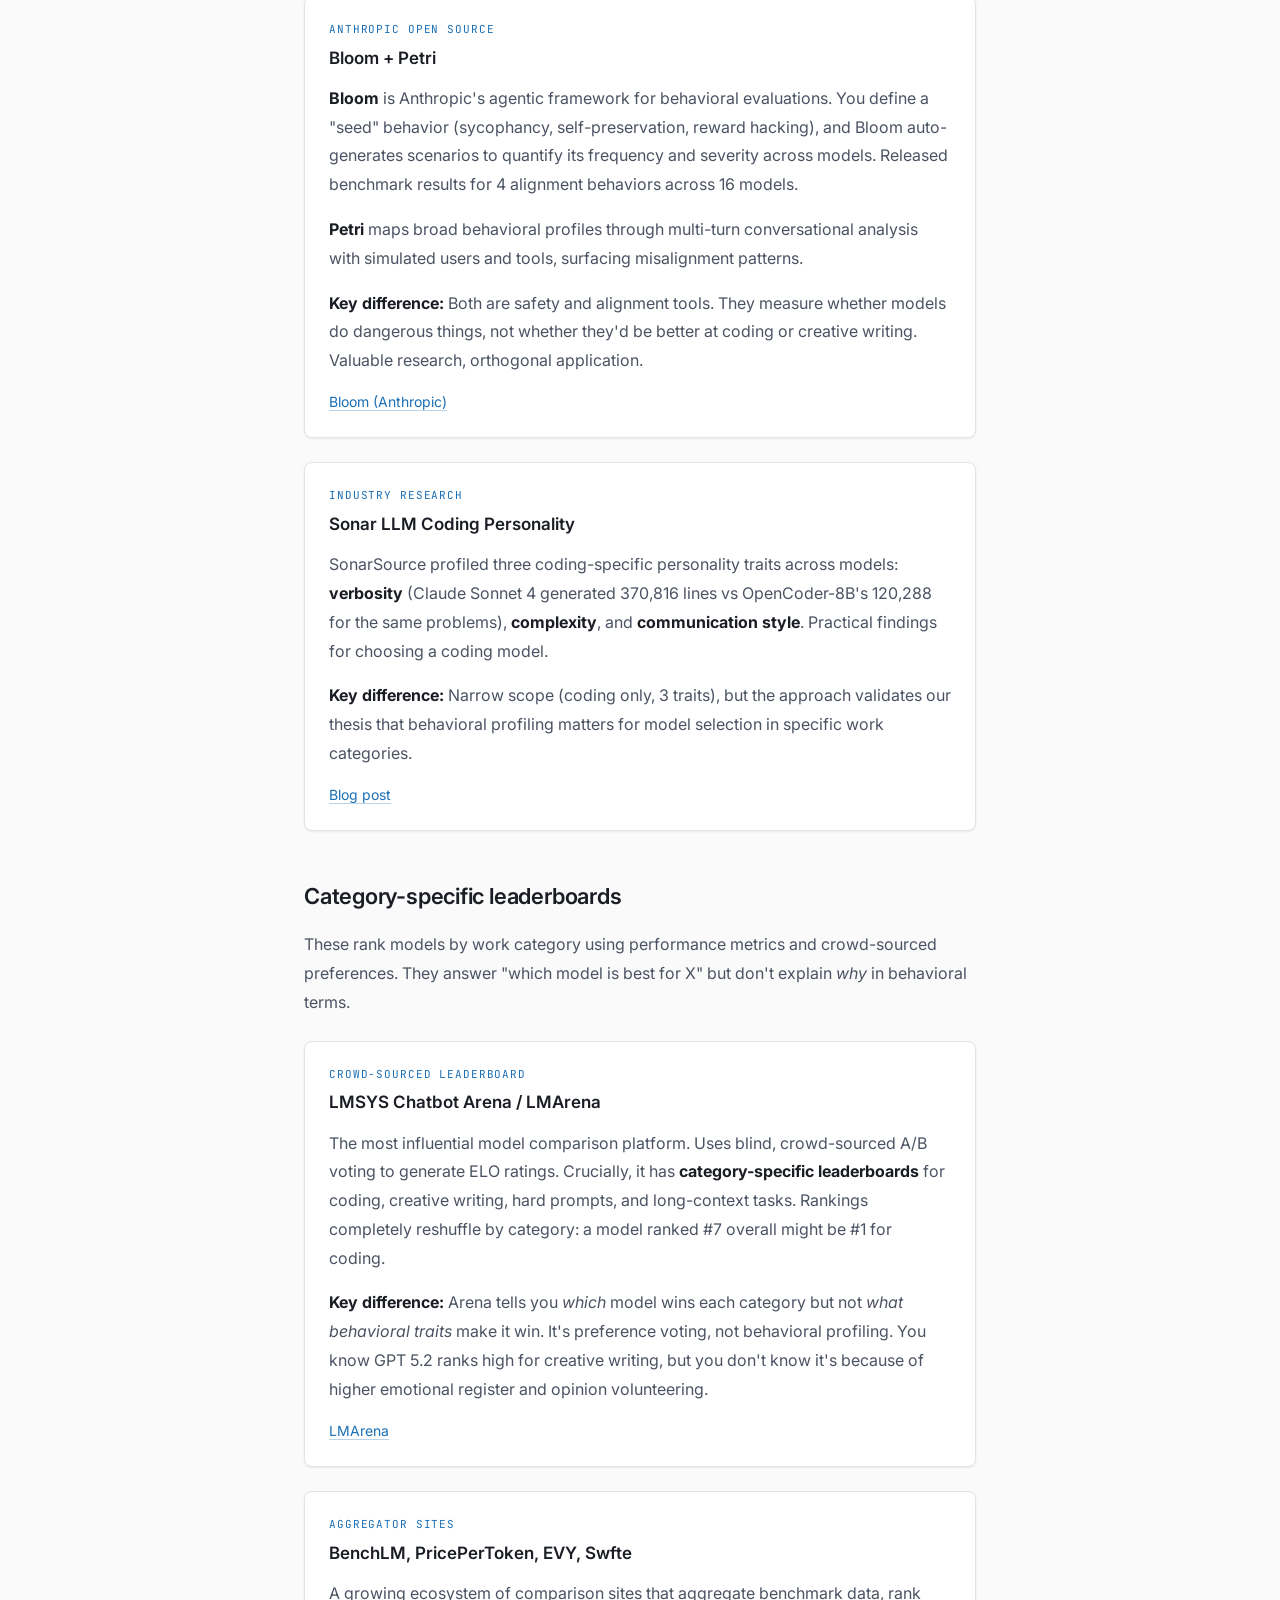
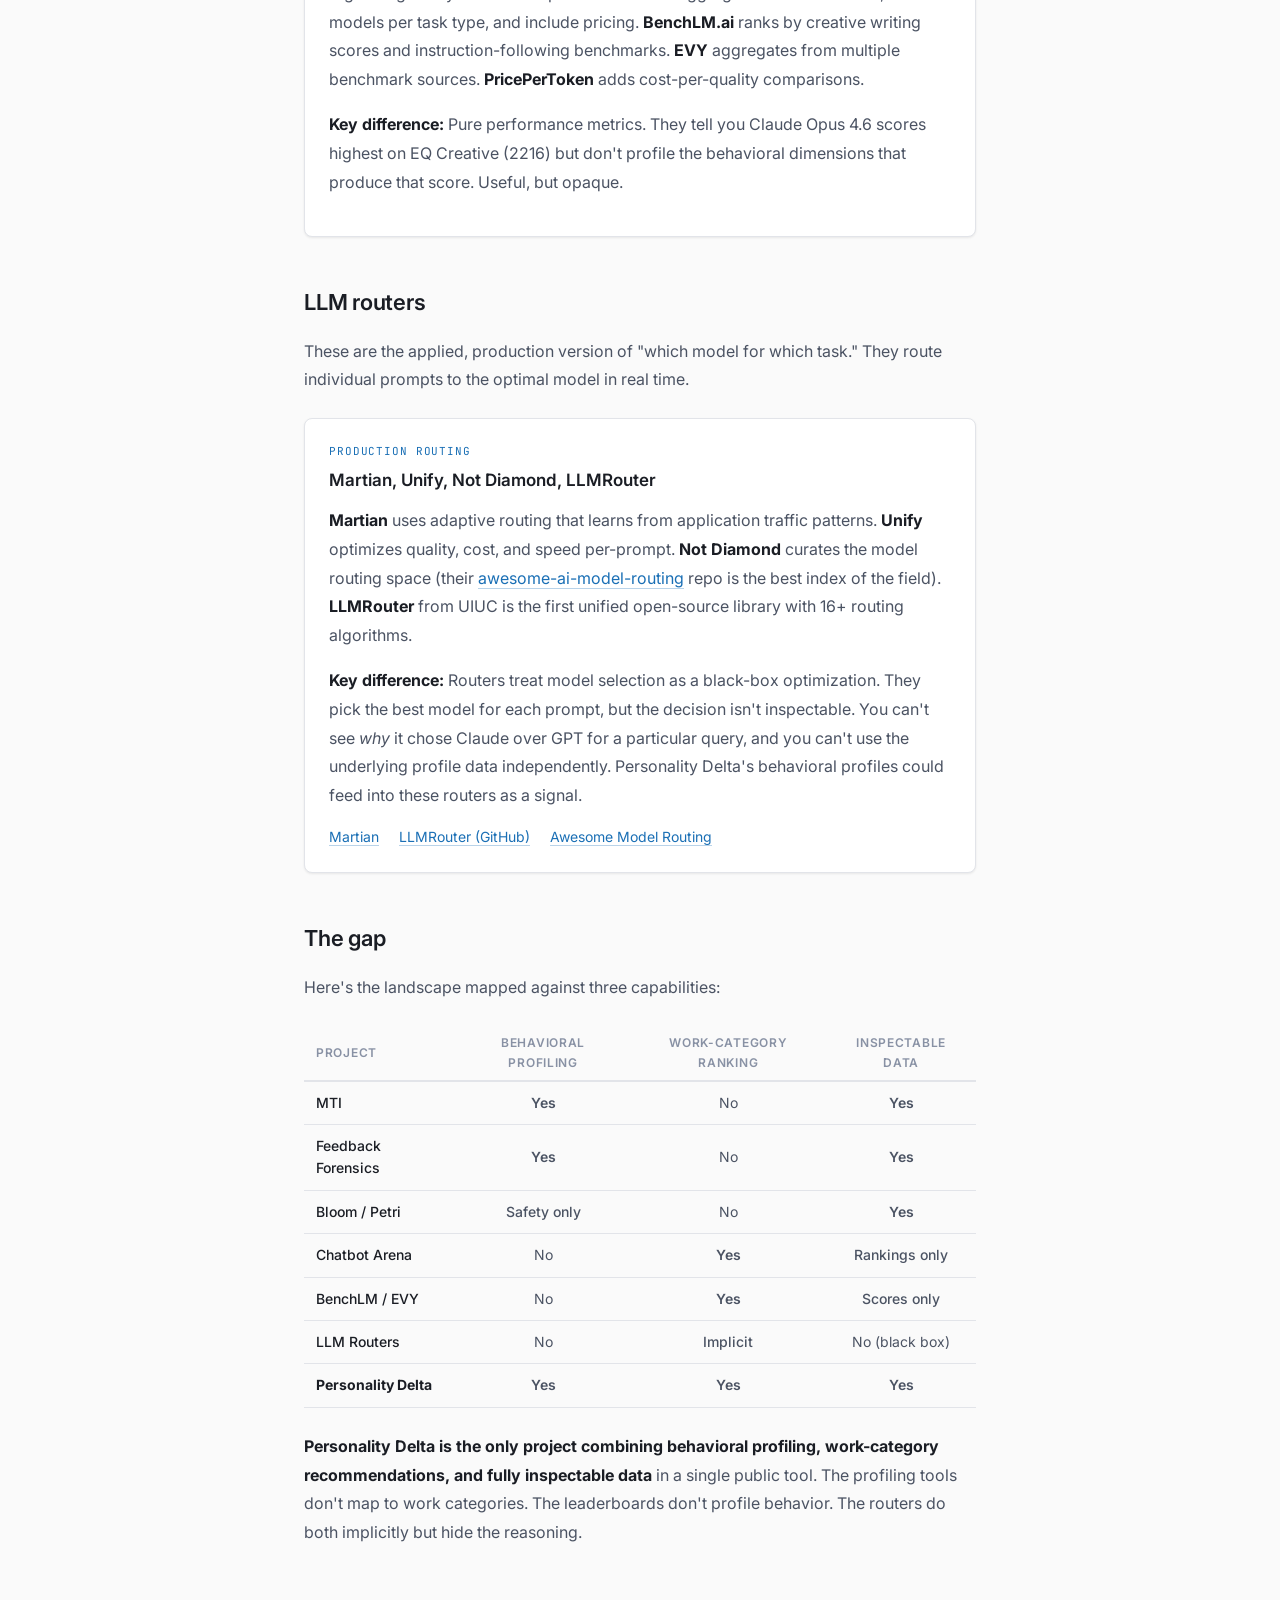
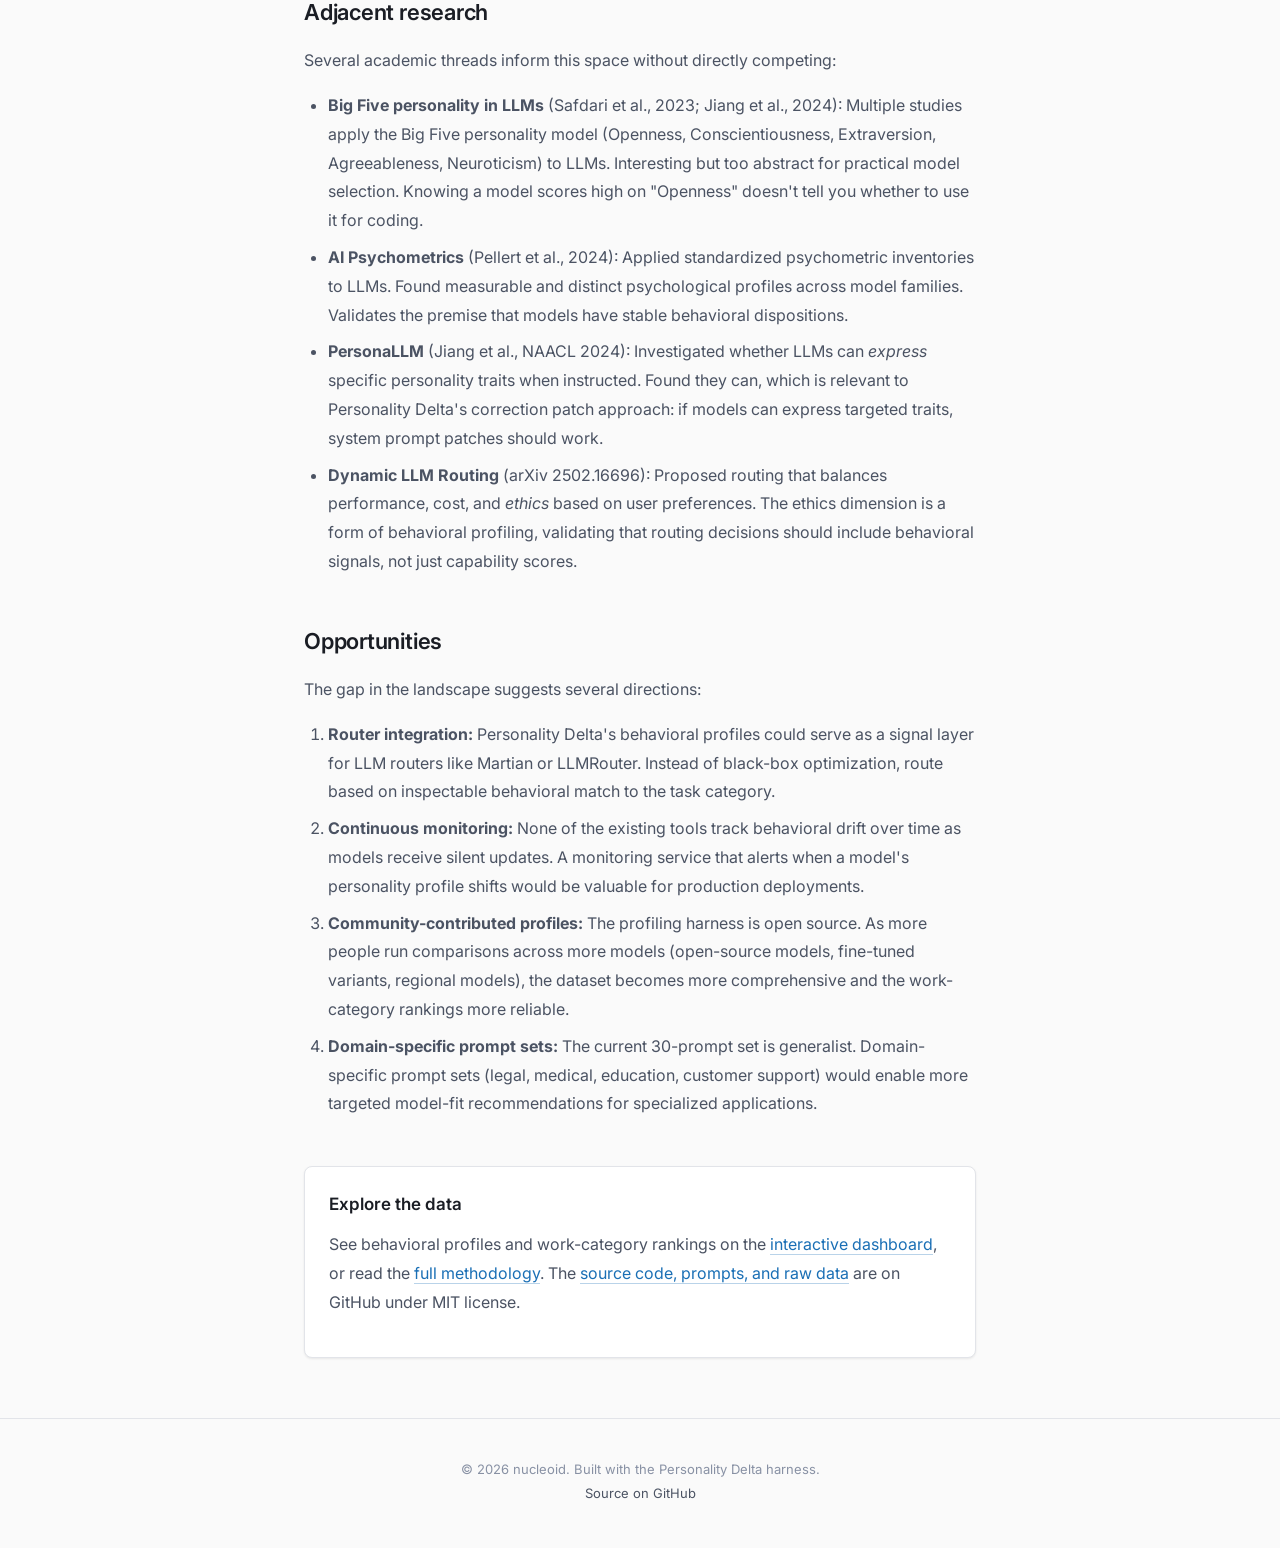
==== commit f1a84cc8: "Cohesion pass on landscape and research pages - Hamburger nav on all pages (landscape, research) - C" ====
--- a/landscape.html
+++ b/landscape.html
@@ -60,11 +60,13 @@
           <span class="brand-name">Personality Delta</span>
         </a>
       </div>
-      <nav class="header-nav">
+      <nav class="header-nav" id="headerNav">
         <a href="/">Dashboard</a>
         <a href="/research.html">Research</a>
+        <a href="/landscape.html">Landscape</a>
         <a href="https://github.com/nucleoid/personality-delta" target="_blank" rel="noopener">GitHub</a>
       </nav>
+      <button class="nav-toggle" id="navToggle" aria-label="Toggle navigation">&#9776;</button>
     </div>
   </header>
 
@@ -77,9 +79,9 @@
     <h1>Who Else Is Profiling LLM Personality?</h1>
     <p class="article-meta">June 2026 &middot; Competitive landscape survey</p>
 
-    <p>When we started building Personality Delta, we expected to find a crowded field. Behavioral measurement of LLMs is a hot research topic. But when we looked for tools that actually <strong>map personality profiles to work-category recommendations</strong>, the landscape was surprisingly empty.</p>
-
-    <p>There are projects that profile personality. There are leaderboards that rank models by task category. There are routers that select models per-prompt. But nobody is combining all three into a single, inspectable, data-driven system. Here's the full landscape and where each project fits.</p>
+    <p>When we started building Personality Delta, we expected to find a crowded field. We'd just profiled 7 frontier models across Claude, GPT, and Gemini families and found that only two behavioral axes -- risk tolerance and directness -- consistently differentiate them. Surely someone else had published this kind of data.</p>
+
+    <p>There are projects that profile personality. There are leaderboards that rank models by task category. There are routers that select models per-prompt. But nobody is combining all three into a single, inspectable, data-driven system that maps <strong>behavioral profiles to work-category recommendations</strong>. Here's the full landscape and where each project fits.</p>
 
     <h2>Behavioral profiling tools</h2>
 
@@ -262,5 +264,13 @@
     </div>
   </footer>
 
+  <script>
+    const toggle = document.getElementById('navToggle');
+    const nav = document.getElementById('headerNav');
+    if (toggle && nav) {
+      toggle.addEventListener('click', () => nav.classList.toggle('open'));
+      nav.querySelectorAll('a').forEach(a => a.addEventListener('click', () => nav.classList.remove('open')));
+    }
+  </script>
 </body>
 </html>
--- a/styles.css
+++ b/styles.css
@@ -964,11 +964,53 @@
   }
 }
 
+.nav-toggle {
+  display: none;
+  appearance: none;
+  border: none;
+  background: none;
+  color: var(--text-primary);
+  font-size: 22px;
+  cursor: pointer;
+  padding: 4px;
+  line-height: 1;
+}
+
+@media (max-width: 640px) {
+  .nav-toggle {
+    display: block;
+  }
+
+  .header-nav {
+    display: none;
+    position: absolute;
+    top: 56px;
+    left: 0;
+    right: 0;
+    background: var(--bg-surface);
+    border-bottom: 1px solid var(--border);
+    flex-direction: column;
+    padding: 12px 24px 16px;
+    gap: 0;
+    box-shadow: 0 4px 12px rgba(0, 0, 0, 0.08);
+  }
+
+  .header-nav.open {
+    display: flex;
+  }
+
+  .header-nav a {
+    padding: 10px 0;
+    font-size: 15px;
+    border-bottom: 1px solid var(--border);
+  }
+
+  .header-nav a:last-child {
+    border-bottom: none;
+  }
+}
+
 @media (max-width: 480px) {
-  .header-nav a:not(:first-child):not(:last-child) {
-    display: none;
-  }
-
   .findings-grid {
     grid-template-columns: 1fr;
   }
